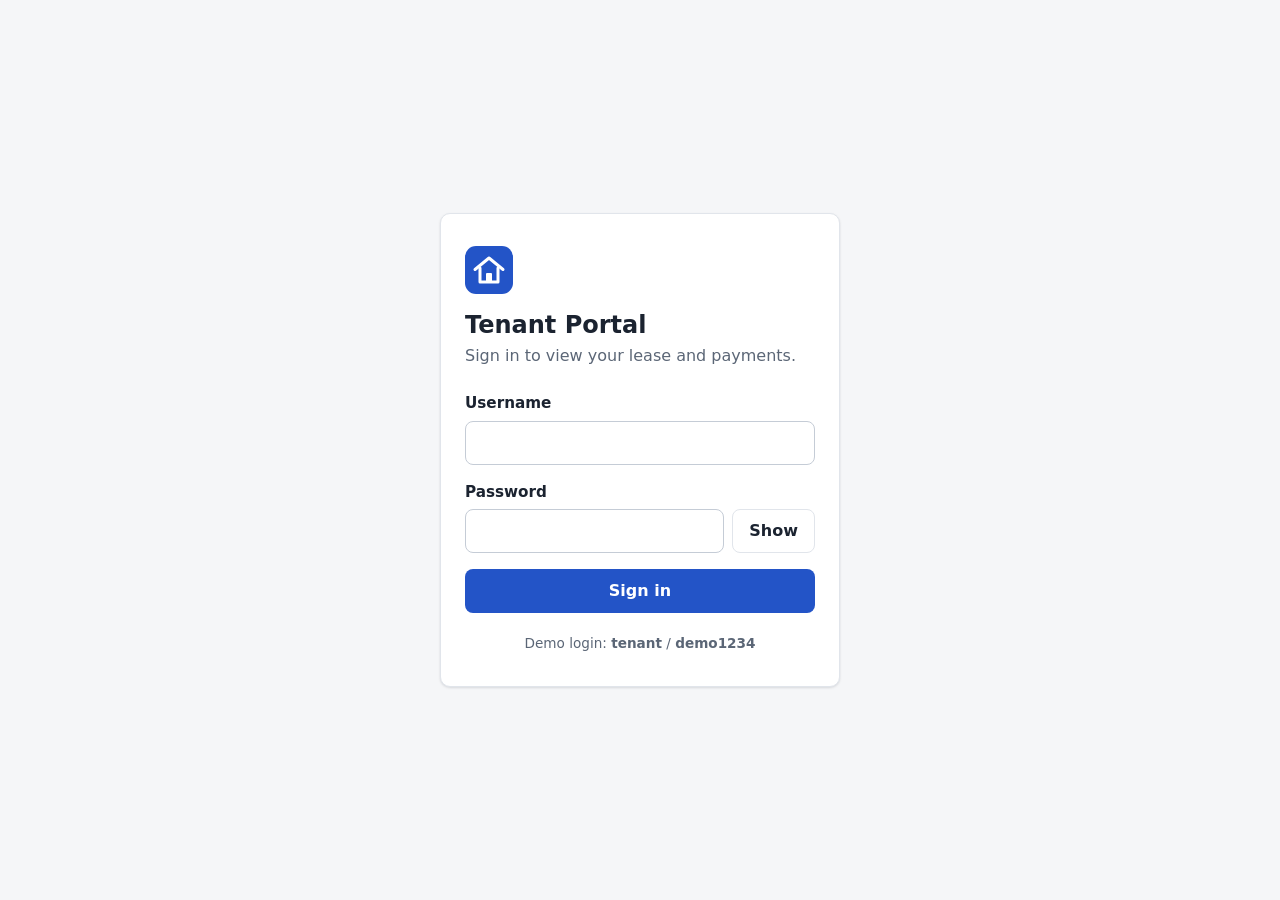
==== index.html @ cdaa4f41 "added initial code" ====
<!DOCTYPE html>
<html lang="en">
<head>
  <meta charset="utf-8">
  <meta name="viewport" content="width=device-width, initial-scale=1">
  <meta name="robots" content="noindex, nofollow">
  <title>Tenant Portal – Sign in</title>
  <link rel="icon" href="assets/images/logo.svg" type="image/svg+xml">
  <link rel="stylesheet" href="assets/css/main.css">
  <link rel="stylesheet" href="assets/css/login.css">
</head>
<body class="login-page">
  <main class="login-card">
    <img class="logo" src="assets/images/logo.svg" alt="" width="48" height="48">
    <h1>Tenant Portal</h1>
    <p class="muted">Sign in to view your lease and payments.</p>

    <form id="login-form" novalidate>
      <div class="field">
        <label for="username">Username</label>
        <input id="username" name="username" type="text" autocomplete="username"
               autocapitalize="none" spellcheck="false" required aria-describedby="username-error">
        <p class="field-error" id="username-error" hidden></p>
      </div>

      <div class="field">
        <label for="password">Password</label>
        <div class="input-group">
          <input id="password" name="password" type="password" autocomplete="current-password"
                 required aria-describedby="password-error">
          <button type="button" id="toggle-password" class="btn btn-ghost"
                  aria-label="Show password" aria-pressed="false">Show</button>
        </div>
        <p class="field-error" id="password-error" hidden></p>
      </div>

      <p class="form-error" id="form-error" role="alert" hidden></p>

      <button class="btn btn-primary btn-block" id="login-btn" type="submit">Sign in</button>
    </form>

    <!-- REMOVE this hint before using real credentials. -->
    <p class="demo-hint" id="demo-hint">Demo login: <strong>tenant</strong> / <strong>demo1234</strong></p>
  </main>

  <script type="module">
    import { initLoginPage } from "./assets/js/auth.js";
    initLoginPage();
  </script>
</body>
</html>
---- assets/css/main.css ----
/* Base styles shared by all pages. Mobile-first. */

:root {
  --bg: #f5f6f8;
  --surface: #ffffff;
  --text: #1b2330;
  --muted: #5b6676;
  --border: #e1e5eb;
  --accent: #2354c7;
  --accent-hover: #1a43a3;
  --accent-ink: #ffffff;

  --ok: #14693f;
  --ok-bg: #e3f3ea;
  --warn: #8a5300;
  --warn-bg: #fdf0d6;
  --bad: #a52318;
  --bad-bg: #fce7e4;
  --neutral: #465164;
  --neutral-bg: #eceff3;

  --radius: 10px;
  --shadow: 0 1px 2px rgba(16, 24, 40, 0.05), 0 1px 3px rgba(16, 24, 40, 0.08);
  --font: system-ui, -apple-system, "Segoe UI", Roboto, "Helvetica Neue", Arial, sans-serif;
}

*, *::before, *::after { box-sizing: border-box; }

html { -webkit-text-size-adjust: 100%; }

body {
  margin: 0;
  font-family: var(--font);
  font-size: 1rem;
  line-height: 1.5;
  color: var(--text);
  background: var(--bg);
}

h1, h2, h3 { line-height: 1.25; margin: 0; }

.muted { color: var(--muted); }
.text-bad { color: var(--bad); }

:focus-visible {
  outline: 3px solid rgba(35, 84, 199, 0.45);
  outline-offset: 2px;
}

/* Buttons */
.btn {
  display: inline-flex;
  align-items: center;
  justify-content: center;
  gap: 0.4rem;
  min-height: 44px;
  padding: 0.55rem 1rem;
  border: 1px solid transparent;
  border-radius: 8px;
  font: inherit;
  font-weight: 600;
  text-decoration: none;
  cursor: pointer;
}
.btn:disabled { opacity: 0.6; cursor: not-allowed; }
.btn-primary { background: var(--accent); color: var(--accent-ink); }
.btn-primary:hover:not(:disabled) { background: var(--accent-hover); }
.btn-ghost { background: transparent; color: var(--text); border-color: var(--border); }
.btn-ghost:hover:not(:disabled) { background: var(--neutral-bg); }
.btn-link {
  min-height: 0;
  padding: 0.25rem 0;
  background: none;
  color: var(--accent);
  text-decoration: underline;
}
.btn-block { width: 100%; }

/* Status badges: icon + text, never color alone */
.badge {
  display: inline-flex;
  align-items: center;
  gap: 0.3rem;
  padding: 0.15rem 0.6rem;
  border-radius: 999px;
  font-size: 0.85rem;
  font-weight: 600;
  white-space: nowrap;
}
.badge-paid { color: var(--ok); background: var(--ok-bg); }
.badge-partial { color: var(--warn); background: var(--warn-bg); }
.badge-pending { color: var(--neutral); background: var(--neutral-bg); }
.badge-overdue { color: var(--bad); background: var(--bad-bg); }
---- assets/css/login.css ----
.login-page {
  min-height: 100vh;
  display: grid;
  place-items: center;
  padding: 1rem;
}

.login-card {
  width: 100%;
  max-width: 400px;
  padding: 2rem 1.5rem;
  background: var(--surface);
  border: 1px solid var(--border);
  border-radius: var(--radius);
  box-shadow: var(--shadow);
}

.login-card .logo { display: block; margin-bottom: 1rem; }
.login-card h1 { font-size: 1.5rem; }
.login-card > .muted { margin: 0.25rem 0 1.5rem; }

.field { margin-bottom: 1rem; }
.field label { display: block; margin-bottom: 0.35rem; font-weight: 600; font-size: 0.95rem; }

.field input {
  width: 100%;
  min-height: 44px;
  padding: 0.5rem 0.75rem;
  font: inherit;
  color: var(--text);
  background: #fff;
  border: 1px solid #c5ccd6;
  border-radius: 8px;
}
.field input[aria-invalid="true"] { border-color: var(--bad); }

.input-group { display: flex; gap: 0.5rem; }
.input-group input { flex: 1; min-width: 0; }
.input-group .btn { min-width: 4.5rem; }

.field-error, .form-error { margin: 0.35rem 0 0; font-size: 0.9rem; color: var(--bad); }
.form-error {
  margin: 0 0 1rem;
  padding: 0.6rem 0.75rem;
  background: var(--bad-bg);
  border-radius: 8px;
}

.demo-hint {
  margin: 1.25rem 0 0;
  font-size: 0.85rem;
  color: var(--muted);
  text-align: center;
}
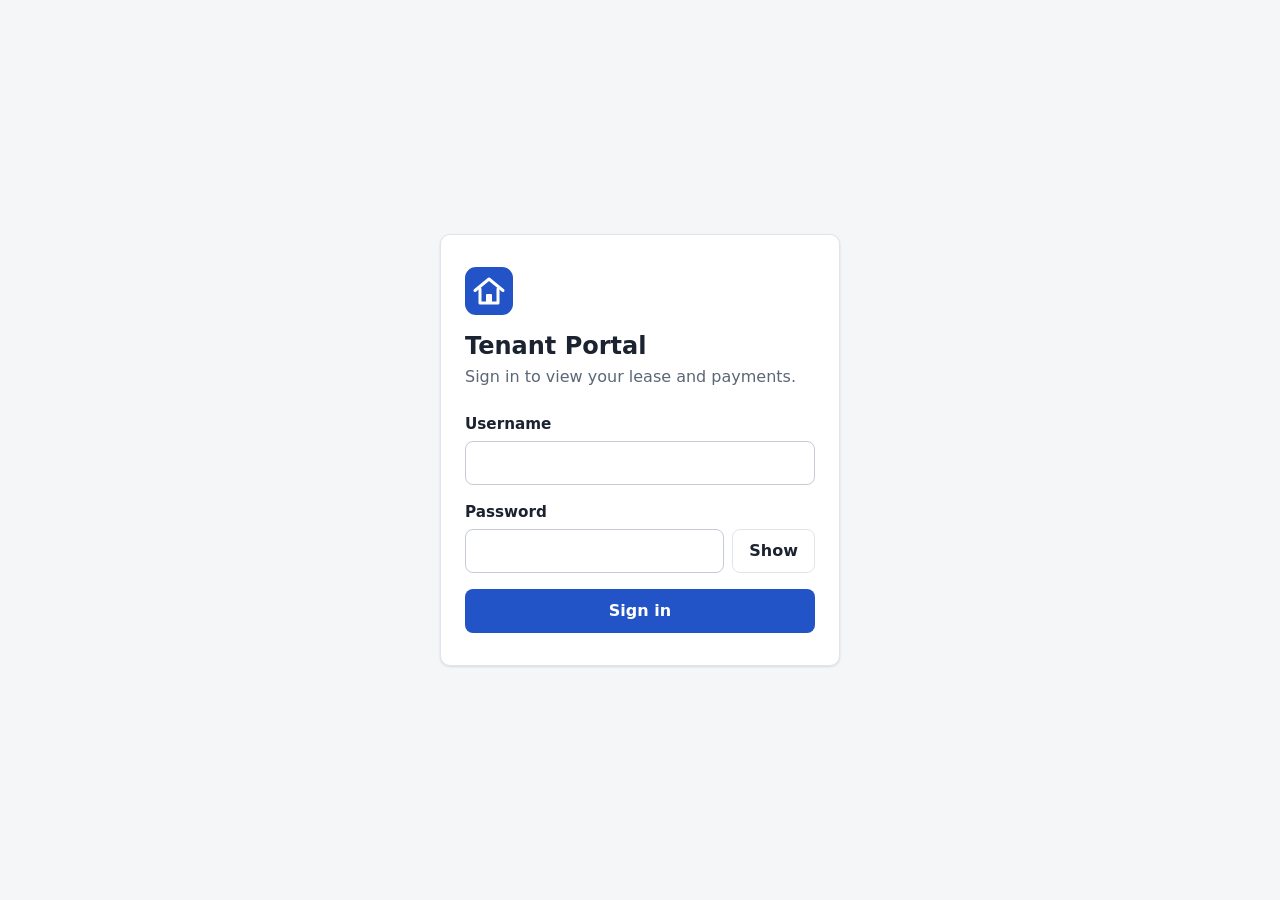
==== commit b2880aeb: "Implement security deposit feature with validation and dashboard rendering" ====
--- a/index.html
+++ b/index.html
@@ -38,9 +38,6 @@
 
       <button class="btn btn-primary btn-block" id="login-btn" type="submit">Sign in</button>
     </form>
-
-    <!-- REMOVE this hint before using real credentials. -->
-    <p class="demo-hint" id="demo-hint">Demo login: <strong>tenant</strong> / <strong>demo1234</strong></p>
   </main>
 
   <script type="module">
